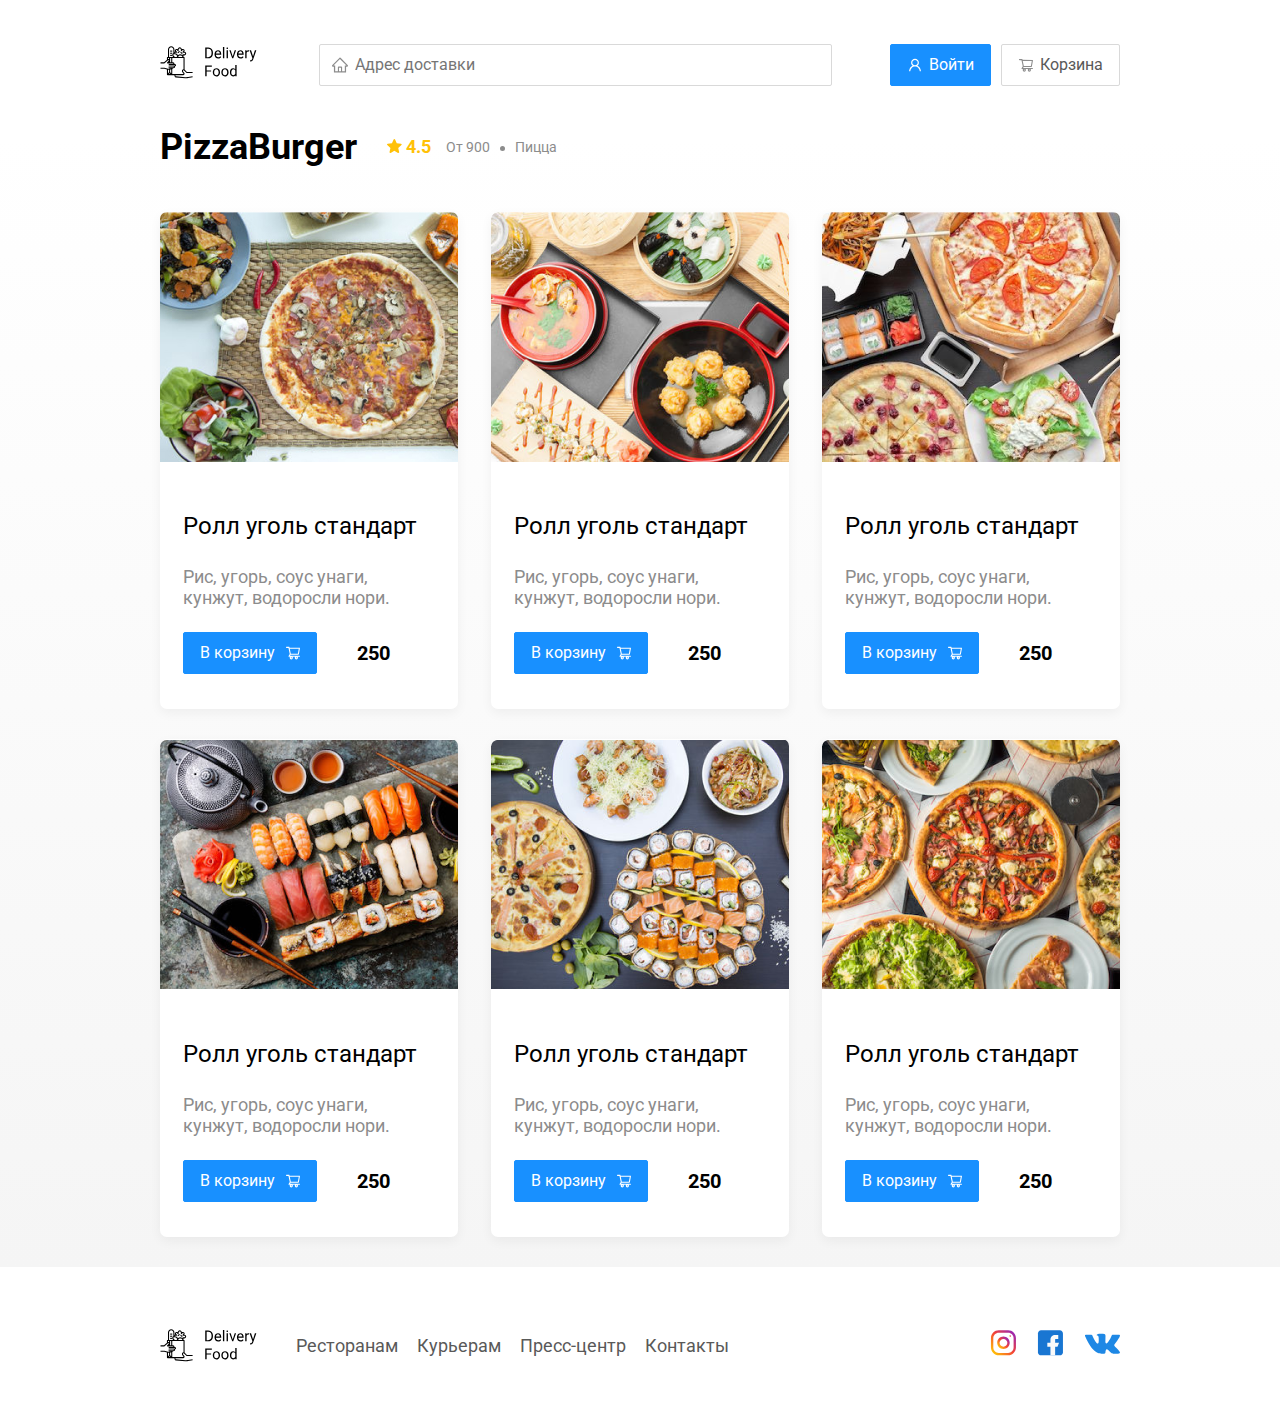
==== restaurant.html @ ad1a3f4e "finish stage 2.4" ====
<!DOCTYPE html>
<html lang="ru">

<head>
    <meta charset="UTF-8">
    <meta name="viewport" content="width=device-width, initial-scale=1.0">
    <title>Delivery food = лоставка еді на дом</title>
    <link rel="preconnect" href="https://fonts.googleapis.com">
    <link rel="preconnect" href="https://fonts.gstatic.com" crossorigin>
    <link href="https://fonts.googleapis.com/css2?family=Roboto:wght@400;700&display=swap" rel="stylesheet">
    <link rel="stylesheet" href="css\normalize.css">
    <link rel="stylesheet" href="css/style.css">
</head>
<body>
    <div class="container">
        <header class="header">
            <a href="index.html" class="logo">
                <img src="img/logo.svg" alt="Logo">
            </a>
            <input type="text" class="input input-address" placeholder="Адрес доставки">
            <div class="buttons">
                <button class="button button-primary">
                    <img class="button-icon" src="img/user.svg" alt="user">
                    <span class="button-text">Войти</span>
                </button>
                <button class="button">
                    <img class="button-icon" src="img/shopping-cart.svg" alt="shopping cart">
                    <span class="button-text">Корзина</span>
                </button>
            </div>
        </header>
        
    </div>
    <main class="main">
        <div class="container">
            <section class="restaurants">
                <div class="section-heading">
                    <h2 class="section-title">
                        PizzaBurger
                    </h2>
                    <div class="card-info">
                        <div class="rating">
                            <img src="img/rating.svg" alt="rating" class="rating-star">
                            4.5</div>
                        <div class="price">От 900</div>
                        <div class="category">Пицца</div>
                    </div>
                    <!-- /.card-info -->
                </div>
                <div class="cards">
                    <div class="card">
                        <img src="img/image.jpg" alt="image" class="card-image">
                        <div class="card-text">
                            <div class="card-heading">
                                <h3 class="card-title card-title-reg">
                                    Ролл уголь стандарт
                                </h3>
                            </div>
                            <!-- /.card-heading -->
                            <div class="card-info">
                                <div class="ingredients">Рис, угорь, соус унаги, кунжут, водоросли нори.</div>
                            </div>
                            <!-- /.card-info -->
                            <div class="card-buttons">
                                <button class="button button-primary">
                                    <span class="button-card-text">
                                        В корзину
                                    </span>
                                    <img src="img/shopping-cart-white.svg" alt="shopping-cart" class="button-card-image">
                                </button>
                                <strong class="card-price-bold">
                                    250
                                </strong>
                            </div>
                        </div>
                        <!-- /.card-text -->
                    </div>
                    <!-- /.card -->
    
                    <div class="card">
                        <img src="img/image2.png" alt="image" class="card-image">
                        <div class="card-text">
                            <div class="card-heading">
                                <h3 class="card-title card-title-reg">
                                    Ролл уголь стандарт
                                </h3>
                            </div>
                            <!-- /.card-heading -->
                            <div class="card-info">
                                <div class="ingredients">Рис, угорь, соус унаги, кунжут, водоросли нори.</div>
                            </div>
                            <!-- /.card-info -->
                            <div class="card-buttons">
                                <button class="button button-primary">
                                    <span class="button-card-text">
                                        В корзину
                                    </span>
                                    <img src="img/shopping-cart-white.svg" alt="shopping-cart" class="button-card-image">
                                </button>
                                <strong class="card-price-bold">
                                    250
                                </strong>
                            </div>
                        </div>
                        <!-- /.card-text -->
                    </div>
                    <!-- /.card -->
    
                    <div class="card">
                        <img src="img/image3.png" alt="image" class="card-image">
                        <div class="card-text">
                            <div class="card-heading">
                                <h3 class="card-title card-title-reg">
                                    Ролл уголь стандарт
                                </h3>
                            </div>
                            <!-- /.card-heading -->
                            <div class="card-info">
                                <div class="ingredients">Рис, угорь, соус унаги, кунжут, водоросли нори.</div>
                            </div>
                            <!-- /.card-info -->
                            <div class="card-buttons">
                                <button class="button button-primary">
                                    <span class="button-card-text">
                                        В корзину
                                    </span>
                                    <img src="img/shopping-cart-white.svg" alt="shopping-cart" class="button-card-image">
                                </button>
                                <strong class="card-price-bold">
                                    250
                                </strong>
                            </div>
                        </div>
                        <!-- /.card-text -->
                    </div>
                    <!-- /.card -->
    
                    <div class="card">
                        <img src="img/image4.png" alt="image" class="card-image">
                        <div class="card-text">
                            <div class="card-heading">
                                <h3 class="card-title card-title-reg">
                                    Ролл уголь стандарт
                                </h3>
                            </div>
                            <!-- /.card-heading -->
                            <div class="card-info">
                                <div class="ingredients">Рис, угорь, соус унаги, кунжут, водоросли нори.</div>
                            </div>
                            <!-- /.card-info -->
                            <div class="card-buttons">
                                <button class="button button-primary">
                                    <span class="button-card-text">
                                        В корзину
                                    </span>
                                    <img src="img/shopping-cart-white.svg" alt="shopping-cart" class="button-card-image">
                                </button>
                                <strong class="card-price-bold">
                                    250
                                </strong>
                            </div>
                        </div>
                        <!-- /.card-text -->
                    </div>
                    <!-- /.card -->
    
                    <div class="card">
                        <img src="img/image5.png" alt="image" class="card-image">
                        <div class="card-text">
                            <div class="card-heading">
                                <h3 class="card-title card-title-reg">
                                    Ролл уголь стандарт
                                </h3>
                            </div>
                            <!-- /.card-heading -->
                            <div class="card-info">
                                <div class="ingredients">Рис, угорь, соус унаги, кунжут, водоросли нори.</div>
                            </div>
                            <!-- /.card-info -->
                            <div class="card-buttons">
                                <button class="button button-primary">
                                    <span class="button-card-text">
                                        В корзину
                                    </span>
                                    <img src="img/shopping-cart-white.svg" alt="shopping-cart" class="button-card-image">
                                </button>
                                <strong class="card-price-bold">
                                    250
                                </strong>
                            </div>
                        </div>
                        <!-- /.card-text -->
                    </div>
                    <!-- /.card -->
    
                    <div class="card">
                        <img src="img/image6.png" alt="image" class="card-image">
                        <div class="card-text">
                            <div class="card-heading">
                                <h3 class="card-title card-title-reg">
                                    Ролл уголь стандарт
                                </h3>
                            </div>
                            <!-- /.card-heading -->
                            <div class="card-info">
                                <div class="ingredients">Рис, угорь, соус унаги, кунжут, водоросли нори.</div>
                            </div>
                            <!-- /.card-info -->
                            <div class="card-buttons">
                                <button class="button button-primary">
                                    <span class="button-card-text">
                                        В корзину
                                    </span>
                                    <img src="img/shopping-cart-white.svg" alt="shopping-cart" class="button-card-image">
                                </button>
                                <strong class="card-price-bold">
                                    250
                                </strong>
                            </div>
                        </div>
                        <!-- /.card-text -->
                    </div>
                    <!-- /.card -->
    
                </div>
            </section>
        </div>
        <!-- /.container -->
    </main>

    <footer class="footer">
        <div class="container">
            <div class="footer-block">
                <img src="img/logo.svg" alt="logo" class="logo footer-logo">
                <nav class="footer-nav">
                    <a href="#" class="footer-link">Ресторанам</a>
                    <a href="#" class="footer-link">Курьерам</a>
                    <a href="#" class="footer-link">Пресс-центр</a>
                    <a href="#" class="footer-link">Контакты</a>
                </nav>
                <div class="social-links">
                    <a href="#" class="social-link"><img src="img/inst.svg" alt="instagram"></a>
                    <a href="#" class="social-link"><img src="img/fb.svg" alt="facebook"></a>
                    <a href="#" class="social-link"><img src="img/vk.svg" alt="vk"></a>
                </div>
            </div>
        </div>
    </footer>

</body>

</html>
---- css/style.css ----
*{
    box-sizing: border-box;
}
body {
    font-family: 'Roboto', sans-serif;
    padding-top: 44px;
}
.container {
    max-width: 1200px;
    margin: auto
}
.header {
    display: flex;
    align-items: center;
    justify-content: space-between;
    margin-bottom: 40px;
}
.main{
    background: linear-gradient(180deg, rgba(245, 245, 245, 0.00) 1.04%, #F5F5F5 100%);
}
.input {
    background: #FFFFFF;
    border: 1px solid #D9D9D9;
    border-radius: 2px;
    padding: 8px;
    padding-left: 35px;
    background-repeat: no-repeat;
    background-position: left 11px center;
    font-size: 16px;
    line-height: 24px;
}
.input-address{
    flex: 0.8;
    background-image: url(../img/home.svg);
}
.input-search {
    width: 300px;
    margin-left: auto;
    background-image: url(../img/search.svg);
}
.buttons {
    display:flex;
    align-items: center;

}
.button {
    display: flex;
    align-items: center;
    padding: 8px 16px;
    border-radius: 2px;
        border: 1px solid var(--gray-gray-5, #D9D9D9);
        background: var(--gray-gray-1, #FFF);
        box-shadow: 0px 0px 2px 0px rgba(0, 0, 0, 0.00);
    color: #595959;
    font-size: 16px;
    line-height: 24px;
}
.button-primary {
    background-color: #1890FF;
    border: 1px solid #1890FF;
    color: #fff;
    margin-right: 10px;
}
.button-card-text {
    margin-right: 10px;
}
.button-icon {
    margin-right: 6px;

}
.button-text {
}
.promo {
    box-shadow: 0px 7px 12px rgba(158, 158, 163, 0.1);
    background: #fff1b8 url(../img/background.png) no-repeat top right;
    border-radius: 10px;
    padding: 68px 70px;
    margin-bottom: 56px;
}
.promo-text {
    margin: 0px;
    max-width: 540px;
    color: #302C34;
    font-family: Roboto;
    font-size: 24px;
    font-style: normal;
    font-weight: 400;
    line-height: normal;
}
.promo-title {
    margin: 15px 0;
}
.section-heading {
    display: flex;
    align-items: center;
    margin-bottom: 44px;
}
.section-title {
    color: #000;
    font-family: Roboto;
    font-size: 36px;
    font-style: normal;
    font-weight: 700;
    line-height: normal;
    margin: 0;
    margin-right: 30px;
}
.card {
    border-radius: 7px;
    background: var(--gray-gray-1, #FFF);
    box-shadow: 0px 4px 12px 0px rgba(0, 0, 0, 0.05);
    overflow: hidden;
    margin-bottom: 30px;
    flex-basis: 31%;
    text-decoration: none;
}
.cards {
    display: flex;
    flex-wrap: wrap;
    align-items: flex-start;
    justify-content: space-between;
}
.card-image {
    width: 384px;
    height: 250px;
    object-fit: cover;
}
.card-text {
    padding-top: 20px;
    padding-bottom: 35px;
    padding-left: 23px;
    padding-right: 23px;
}
.card-heading {
    display: flex;
    align-items: center;
    justify-content: space-between;
}
.card-title {
    color: #000;
font-family: Roboto;
font-size: 24px;
font-style: normal;
font-weight: 700;
line-height: 32px;
}
.card-tag {
    color: var(--gray-gray-1, #FFF);
    font-family: Roboto;
    font-size: 12px;
    font-style: normal;
    font-weight: 400;
    line-height: 20px; /* 166.667% */
    border-radius: 2px;
    background: var(--gray-gray-9, #262626);
    padding: 1px 8px;
}
.card-info {
    display: flex;
    align-items: center;
    flex-wrap: wrap;
}
.card-price-bold {
    font-weight: bold;
    font-size: 20px;
    line-height: 32px;
    margin-left: 30px;
}
.card-buttons {
    display: flex;
    align-items: center;
    margin-top: 24px;
}
.rating {
    margin-right: 26px;
    color: #FFC107;
    font-family: Roboto;
    font-size: 18px;
    font-style: normal;
    font-weight: 700;
    line-height: 32px; /* 177.778% */
}
.price,
.category {
    color: var(--gray-gray-7, #8C8C8C);
font-family: Roboto;
font-size: 18px;
font-style: normal;
font-weight: 400;
line-height: 32px; /* 177.778% */
}
.price {
    margin-right: 10px;
}
.category {
    text-overflow: ellipsis;
    overflow: hidden;
    white-space: nowrap;
    max-width: 150px;
}
.price:after {
    content: "";
    width: 5px;
    height: 5px;
    background-color: #8c8c8c;
    display: inline-block;
    vertical-align: middle;
    border-radius: 50%;
    margin-left: 10px;
}
.footer-block{
    display: flex;
    align-items: center;
    justify-content: space-between;
}
.footer{
    padding: 60px 0;
}
.footer-link{
    display: inline-block;
    color: #595959;
    text-decoration: none;
    color: var(--gray-gray-8, #595959);
    font-family: Roboto;
    font-size: 18px;
    font-style: normal;
    font-weight: 400;
    line-height: normal;
}
.footer-link:not(:last-child){
    margin-right: 15px;
}
.footer-nav {
    margin-left: 35px;
    margin-right: auto;
}
.social-links{
    display: flex;
    align-items: center;
}
.social-link:not(:last-child){
    margin-right: 21px;
}
.card-title-reg {
    font-weight: 400;
}
.ingredients {
    color: #8c8c8c;
    font-size: 18px;
    line-height: 21px;
}
@media (max-width: 1366px) {
    .container {
        max-width: 960px;
    }
    .promo{
        background-size: 750px;
        background-position: center right -300px;
    }
    .rating {
        margin-right: 15px;
    }
    .category, .price {
        font-size: 14px;
    }
}
@media (max-width: 992px) {
    .container {
        max-width: 750px;
    }
    .promo {
        padding: 50px;
        background-size: 500px;
        background-position: center right -200px;
    }
    .promo-text {
        font-size: 18px;
        max-width: 400px;
    }
    .card {
        flex-basis: 49%;
    }
    .footer-link {
        font-size: 16px;
    }
}
@media (max-width: 768px)
{
    .container {
        max-width: 560px;
    }
    .card .rating {
        flex-basis: 100%;
    }
    .card-info {
        flex-wrap: wrap;
    }
    .card-title {
        font-size: 18px;
    }
    .promo-title {
        font-size: 24px;
        line-height: 1.4;
    }
    .promo {
        background-size: 400px;
        background-position: bottom 50px right -200px;
    }
    .promo-text {
        margin-top: 0;
    }
}
@media (max-width: 578px) {
    .container {
        width: 90%;
    }
    .header {
        flex-wrap: wrap;
    }
    .input-address {
        order: 5;
        margin-top: 15px;
        flex: 1;
    }
    .promo {
        background-image: none;
    }
    .promo-title {
        margin-bottom: 10px;
    }
    .section-title {
        font-size: 20px;
    }
    .card {
        flex-basis: 100%;

    }
    .card-image {
        width: 100%;
    }
    .card-text {
    }
    .footer-nav {
        margin-left: 0;
        order: 0;
        display: flex;
        flex-direction: column;
        margin-right: 0;
    }
    .footer-logo {
        margin-right: 15px;
        order: 1;
    }
    .social-links {
        order: 2;
    }
    .footer {
        padding: 30px 0;
    }
    .footer-block {
        align-items: flex-start;
    }
}
@media (max-width: 480px) {
    .button-text {
        display: none;
    }
    .button-icon {
        margin: 0;
    }
    .button {
        min-height: 40px;
    }
    .promo {
        padding: 20px;
    }
    .section-heading {
        flex-wrap: wrap;
    }
    .footer-block {
        flex-wrap: wrap;
        flex-direction: column;
        align-items: center;
    }
    .footer-logo {
        order: 0;
        margin-bottom: 20px;
    }
    .footer-nav {
        margin-bottom: 20px;
        text-align: center;
    }
    .footer-link:not(:last-child) {
        margin-right: 0;
    }

}
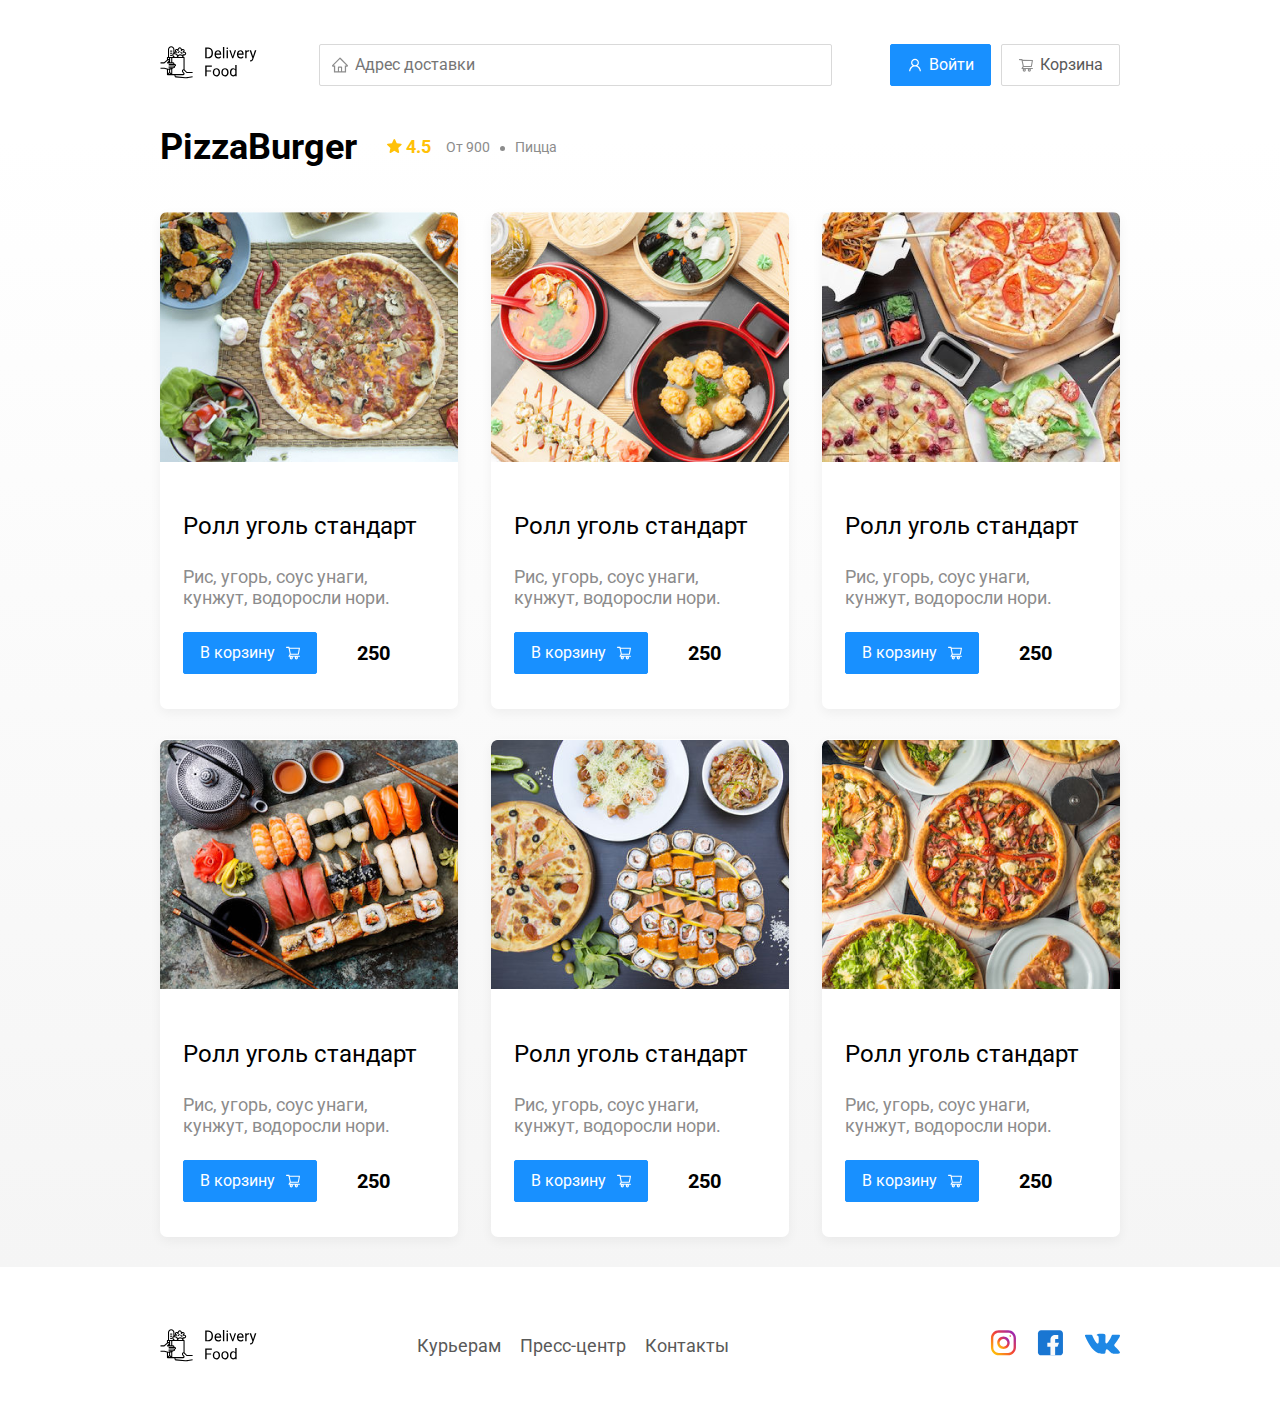
==== commit c2eea6d4: "finished stage 2.4" ====
--- a/restaurant.html
+++ b/restaurant.html
@@ -9,12 +9,13 @@
     <link rel="preconnect" href="https://fonts.gstatic.com" crossorigin>
     <link href="https://fonts.googleapis.com/css2?family=Roboto:wght@400;700&display=swap" rel="stylesheet">
     <link rel="stylesheet" href="css\normalize.css">
+    <link rel="stylesheet" href="css/animate.css">
     <link rel="stylesheet" href="css/style.css">
 </head>
 <body>
     <div class="container">
         <header class="header">
-            <a href="index.html" class="logo">
+            <a href="index.html" class="logo wow animate__fadeIn">
                 <img src="img/logo.svg" alt="Logo">
             </a>
             <input type="text" class="input input-address" placeholder="Адрес доставки">
@@ -23,7 +24,7 @@
                     <img class="button-icon" src="img/user.svg" alt="user">
                     <span class="button-text">Войти</span>
                 </button>
-                <button class="button">
+                <button class="button" id="cart-button">
                     <img class="button-icon" src="img/shopping-cart.svg" alt="shopping cart">
                     <span class="button-text">Корзина</span>
                 </button>
@@ -233,7 +234,7 @@
             <div class="footer-block">
                 <img src="img/logo.svg" alt="logo" class="logo footer-logo">
                 <nav class="footer-nav">
-                    <a href="#" class="footer-link">Ресторанам</a>
+                    <a href="#" class="footer-link wow animate__fadeInRight">Ресторанам</a>
                     <a href="#" class="footer-link">Курьерам</a>
                     <a href="#" class="footer-link">Пресс-центр</a>
                     <a href="#" class="footer-link">Контакты</a>
@@ -246,7 +247,83 @@
             </div>
         </div>
     </footer>
-
+    <div class="modal">
+        <div class="modal-dialogue">
+            <div class="modal-header">
+                <h3 class="modal-title">
+                    Корзина
+                </h3>
+                <button class="modal-close">
+                    &times;
+                </button>
+            </div>
+            <div class="modal-body">
+                <div class="food-row">
+                    <span class="food-name">
+                        Ролл угорь стандарт
+                    </span>
+                    <strong class="food-price">
+                        250
+                    </strong>
+                    <div class="food-counter">
+                        <button class="counter-button">
+                            -
+                        </button>
+                        <span class="counter">1</span>
+                        <button class="counter-button">
+                            +
+                        </button>
+                    </div>
+                </div>
+                <div class="food-row">
+                    <span class="food-name">
+                        Ролл угорь стандарт
+                    </span>
+                    <strong class="food-price">
+                        250
+                    </strong>
+                    <div class="food-counter">
+                        <button class="counter-button">
+                            -
+                        </button>
+                        <span class="counter">1</span>
+                        <button class="counter-button">
+                            +
+                        </button>
+                    </div>
+                </div>
+                <div class="food-row">
+                    <span class="food-name">
+                        Ролл угорь стандарт
+                    </span>
+                    <strong class="food-price">
+                        250
+                    </strong>
+                    <div class="food-counter">
+                        <button class="counter-button">
+                            -
+                        </button>
+                        <span class="counter">1</span>
+                        <button class="counter-button">
+                            +
+                        </button>
+                    </div>
+                </div>
+            </div>
+            <div class="modal-footer">
+                <span class="modal-price">1250</span>
+                <div class="footer-buttons">
+                    <div class="button button-primary">Оформить заказ</div>
+                    <div class="button">Отмена</div>
+                </div>
+            </div>
+        </div>
+    </div>
+    <script src="js/wow.min.js"></script>
+    <script>
+        new WOW().init();
+    </script>
+    <script src="js/main.js"></script>
 </body>
 
 </html>--- a/css/style.css
+++ b/css/style.css
@@ -250,6 +250,106 @@
     font-size: 18px;
     line-height: 21px;
 }
+.modal {
+    position: fixed;
+    left: 0;
+    top: 0;
+    width: 100%;
+    height: 100%;
+    background: rgba(0, 0, 0, 0.4);
+    display: none;
+}
+.is-open {
+    display: flex;
+}
+.modal-dialogue {
+    max-width: 780px;
+    width: 95%;
+    background: #ffffff;
+    border-radius: 5px;
+    margin: auto;
+    padding: 40px 45px;
+}
+.modal-title {
+    margin: 0;
+    font-weight: bold;
+    font-size: 36px;
+    line-height: 52px;
+}
+.modal-header {
+    display: flex;
+    align-items: center;
+    justify-content: space-between;
+    margin-bottom: 45px;
+}
+.modal-close {
+    font-size: 36px;
+    border: none;
+    background-color: transparent;
+}
+.food-row {
+    display: flex;
+    align-items: flex-start;
+    justify-content: space-between;
+    padding-bottom: 8px;
+    border-bottom: 1px solid #d9d9d9;
+    margin-bottom: 15px;
+}
+.food-name {
+
+}
+.food-price {
+    margin-left: auto;
+    margin-right: 47px;
+    font-weight: bold;
+    font-size: 20px;
+    line-height: 32px;
+}
+.food-counter {
+    display: flex;
+    align-items: center;
+}
+.counter-button {
+    background: #ffffff;
+    border: 1px solid #40a9ff;
+    box-sizing: border-box;
+    border-radius: 2px;
+    width: 39px;
+    height: 32px;
+    display: flex;
+    align-items: center;
+    justify-content: center;
+    font-weight: normal;
+    font-size: 14px;
+    line-height: 22px;
+    color: #40a9ff;
+}
+.counter {
+    line-height: 24px;
+    font-size: 16px;
+    margin-left: 10px;
+    margin-right: 10px;
+}
+.modal-footer {
+    display: flex;
+    align-items: center;
+    justify-content: space-between;
+}
+.footer-buttons {
+    display: flex;
+    align-items: center;
+}
+.modal-body {
+    margin-bottom: 52px;
+}
+.modal-price {
+    background: #262626;
+    border-radius: 5px;
+    color: #ffffff;
+    padding: 15px 20px;
+    font-size: 20px;
+    line-height: 23px;
+}
 @media (max-width: 1366px) {
     .container {
         max-width: 960px;
